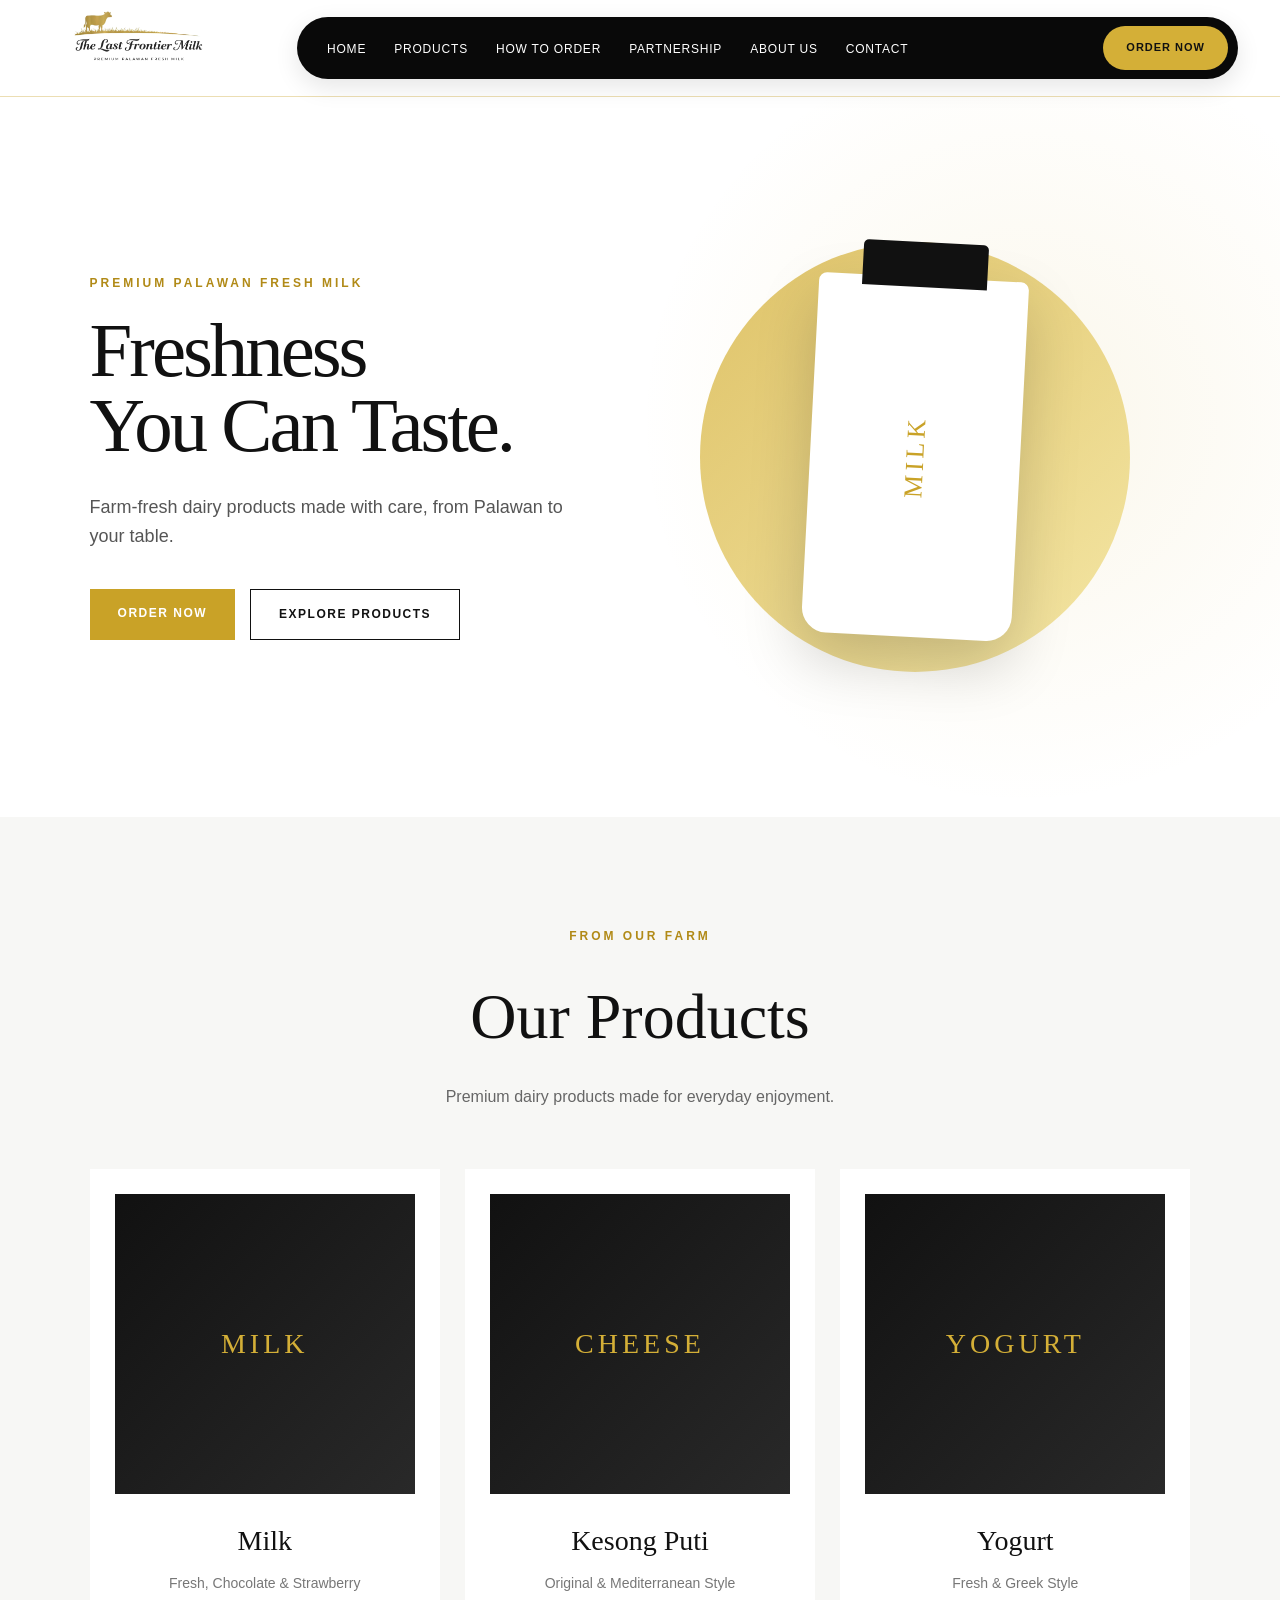
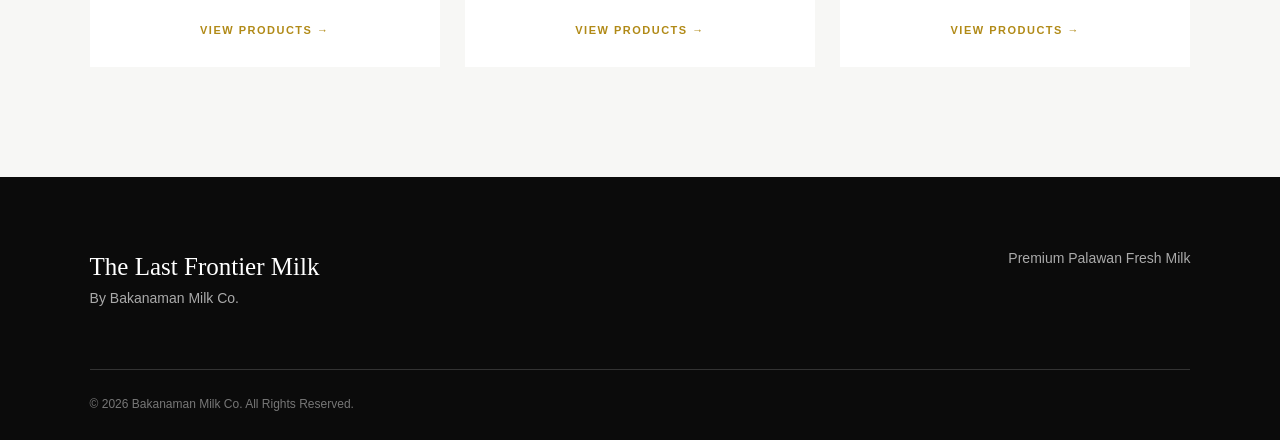
==== index.html @ 9a49108d "TheLastFrontierMilk" ====
<!DOCTYPE html>
<html lang="en">
<head>
    <meta charset="UTF-8">
    <meta name="viewport" content="width=device-width, initial-scale=1.0">

    <title>The Last Frontier Milk | Bakanaman</title>

    <meta name="description" content="The Last Frontier Milk by Bakanaman — Premium Palawan Fresh Milk, Kesong Puti, and Yogurt.">

    <link rel="stylesheet" href="css/style.css">
</head>

<body>

    <!-- HEADER -->
<header>
    <nav class="navbar">

        <a href="index.html" class="logo">
            <img src="images/the-last-frontier-milk-logo-transparent.png"
                 alt="The Last Frontier Milk by Bakanaman">
        </a>

        <div class="nav-menu">

            <ul class="nav-links">
                <li><a href="index.html">Home</a></li>
                <li><a href="products.html">Products</a></li>
                <li><a href="order.html">How to Order</a></li>
                <li><a href="partnership.html">Partnership</a></li>
                <li><a href="about.html">About Us</a></li>
                <li><a href="contact.html">Contact</a></li>
            </ul>

            <a href="order.html" class="order-button">
                ORDER NOW
            </a>

        </div>

    </nav>
</header>


    <!-- HERO -->
    <main>

        <section class="hero">

            <div class="hero-content">

                <p class="eyebrow">
                    PREMIUM PALAWAN FRESH MILK
                </p>

                <h1>
                    Freshness<br>
                    You Can Taste.
                </h1>

                <p class="hero-text">
                    Farm-fresh dairy products made with care,
                    from Palawan to your table.
                </p>

                <div class="hero-buttons">
                    <a href="order.html" class="button button-gold">
                        ORDER NOW
                    </a>

                    <a href="products.html" class="button button-outline">
                        EXPLORE PRODUCTS
                    </a>
                </div>

            </div>


            <div class="hero-visual">

                <div class="gold-circle"></div>

                <div class="milk-placeholder">
                    <span>MILK</span>
                </div>

            </div>

        </section>


        <!-- PRODUCTS PREVIEW -->
        <section class="products-preview">

            <div class="section-heading">
                <p class="eyebrow">FROM OUR FARM</p>

                <h2>
                    Our Products
                </h2>

                <p>
                    Premium dairy products made for everyday
                    enjoyment.
                </p>
            </div>


            <div class="product-cards">

                <div class="product-card">

                    <div class="product-image">
                        MILK
                    </div>

                    <h3>Milk</h3>

                    <p>
                        Fresh, Chocolate & Strawberry
                    </p>

                    <a href="products.html">
                        VIEW PRODUCTS →
                    </a>

                </div>


                <div class="product-card">

                    <div class="product-image">
                        CHEESE
                    </div>

                    <h3>Kesong Puti</h3>

                    <p>
                        Original & Mediterranean Style
                    </p>

                    <a href="products.html">
                        VIEW PRODUCTS →
                    </a>

                </div>


                <div class="product-card">

                    <div class="product-image">
                        YOGURT
                    </div>

                    <h3>Yogurt</h3>

                    <p>
                        Fresh & Greek Style
                    </p>

                    <a href="products.html">
                        VIEW PRODUCTS →
                    </a>

                </div>

            </div>

        </section>

    </main>


    <!-- FOOTER -->
    <footer>

        <div class="footer-content">

            <div>
                <h3>The Last Frontier Milk</h3>
                <p>
                    By Bakanaman Milk Co.
                </p>
            </div>

            <div>
                <p>
                    Premium Palawan Fresh Milk
                </p>
            </div>

        </div>

        <div class="footer-bottom">
            © 2026 Bakanaman Milk Co. All Rights Reserved.
        </div>

    </footer>

</body>
</html>
---- css/style.css ----
/* =========================================
   THE LAST FRONTIER MILK
   MAIN WEBSITE STYLES
   ========================================= */


/* ---------- RESET ---------- */

* {
    margin: 0;
    padding: 0;
    box-sizing: border-box;
}

html {
    scroll-behavior: smooth;
}

body {
    font-family: "Inter", Arial, sans-serif;
    color: #111111;
    background: #ffffff;
    line-height: 1.6;
}

a {
    text-decoration: none;
    color: inherit;
}

ul {
    list-style: none;
}

section {
    width: 100%;
}




/* =========================================
   HERO
   ========================================= */

.hero {
    min-height: 720px;

    display: grid;

    grid-template-columns: 1fr 1fr;

    align-items: center;

    max-width: 1400px;

    margin: 0 auto;

    padding: 80px 7%;

    background:
        radial-gradient(
            circle at 80% 45%,
            rgba(212, 175, 55, 0.10),
            transparent 35%
        );
}

/* =========================================
   HEADER
   ========================================= */

header {
    position: sticky;
    top: 0;
    z-index: 1000;

    background: #ffffff;

    border-bottom: 1px solid rgba(201, 162, 39, 0.35);
}

.navbar {
    max-width: 1440px;
    height: 96px;

    margin: 0 auto;
    padding: 0 42px;

    display: flex;
    align-items: center;

    gap: 35px;
}


/* ---------- LOGO ---------- */

.logo {
    width: 220px;

    display: flex;
    align-items: center;

    flex-shrink: 0;
}

.logo img {
    width: 195px;
    height: auto;

    display: block;

    object-fit: contain;
}


/* ---------- NAVIGATION AREA ---------- */

.nav-menu {
    flex: 1;

    height: 62px;

    padding: 0 10px 0 30px;

    display: flex;
    align-items: center;
    justify-content: space-between;

    background: #090909;

    border-radius: 999px;

    box-shadow:
        0 8px 25px rgba(0, 0, 0, 0.10);
}


/* ---------- NAVIGATION LINKS ---------- */

.nav-links {
    display: flex;

    align-items: center;

    gap: 28px;
}

.nav-links a {
    position: relative;

    color: #ffffff;

    font-size: 12px;
    font-weight: 500;

    letter-spacing: 0.8px;

    text-transform: uppercase;

    white-space: nowrap;

    transition: color 0.25s ease;
}

.nav-links a::after {
    content: "";

    position: absolute;

    left: 0;
    bottom: -7px;

    width: 0;
    height: 1px;

    background: #d4af37;

    transition: width 0.25s ease;
}

.nav-links a:hover {
    color: #d4af37;
}

.nav-links a:hover::after {
    width: 100%;
}


/* ---------- ORDER BUTTON ---------- */

.order-button {
    display: flex;
    align-items: center;
    justify-content: center;

    height: 44px;

    padding: 0 23px;

    background: #d4af37;

    color: #111111;

    border-radius: 999px;

    font-size: 11px;
    font-weight: 700;

    letter-spacing: 1px;

    white-space: nowrap;

    transition:
        background 0.25s ease,
        transform 0.25s ease,
        box-shadow 0.25s ease;
}

.order-button:hover {
    background: #f1df8a;

    transform: translateY(-1px);

    box-shadow:
        0 5px 15px rgba(212, 175, 55, 0.25);
}

/* ---------- HERO TEXT ---------- */

.hero-content {
    max-width: 600px;
}

.eyebrow {
    font-size: 12px;

    font-weight: 700;

    letter-spacing: 3px;

    color: #b18a17;

    margin-bottom: 20px;
}

.hero h1 {
    font-family: Georgia, serif;

    font-size: clamp(55px, 6vw, 92px);

    font-weight: 400;

    line-height: 0.98;

    letter-spacing: -3px;

    margin-bottom: 30px;
}

.hero-text {
    max-width: 480px;

    color: #555555;

    font-size: 18px;

    margin-bottom: 38px;
}


/* ---------- HERO BUTTONS ---------- */

.hero-buttons {
    display: flex;

    gap: 15px;

    flex-wrap: wrap;
}

.button {
    display: inline-block;

    padding: 15px 28px;

    font-size: 12px;

    font-weight: 700;

    letter-spacing: 1.5px;

    transition: all 0.3s ease;
}

.button-gold {
    background: #c9a227;

    color: #ffffff;
}

.button-gold:hover {
    background: #111111;
}

.button-outline {
    border: 1px solid #111111;

    color: #111111;
}

.button-outline:hover {
    background: #111111;

    color: #ffffff;
}


/* =========================================
   HERO VISUAL
   ========================================= */

.hero-visual {
    position: relative;

    min-height: 500px;

    display: flex;

    justify-content: center;

    align-items: center;
}


/* ---------- GOLD CIRCLE ---------- */

.gold-circle {
    position: absolute;

    width: 430px;
    height: 430px;

    border-radius: 50%;

    background:
        linear-gradient(
            135deg,
            #d4af37,
            #f1df8a
        );

    opacity: 0.75;
}


/* ---------- MILK PLACEHOLDER ---------- */

.milk-placeholder {
    position: relative;

    z-index: 2;

    width: 210px;
    height: 360px;

    background: #ffffff;

    border-radius: 8px 8px 25px 25px;

    box-shadow:
        0 25px 60px rgba(0, 0, 0, 0.18);

    display: flex;

    align-items: center;

    justify-content: center;

    transform: rotate(3deg);
}

.milk-placeholder::before {
    content: "";

    position: absolute;

    top: -35px;

    width: 125px;
    height: 45px;

    background: #111111;

    border-radius: 5px 5px 0 0;
}

.milk-placeholder span {
    font-family: Georgia, serif;

    font-size: 26px;

    letter-spacing: 4px;

    color: #c9a227;

    transform: rotate(-90deg);
}


/* =========================================
   PRODUCTS SECTION
   ========================================= */

.products-preview {
    background: #f7f7f5;

    padding: 110px 7%;
}


/* ---------- SECTION HEADING ---------- */

.section-heading {
    max-width: 650px;

    margin: 0 auto 60px;

    text-align: center;
}

.section-heading h2 {
    font-family: Georgia, serif;

    font-size: clamp(42px, 5vw, 64px);

    font-weight: 400;

    margin-bottom: 15px;
}

.section-heading > p:last-child {
    color: #666666;

    font-size: 16px;
}


/* ---------- PRODUCT CARDS ---------- */

.product-cards {
    max-width: 1200px;

    margin: 0 auto;

    display: grid;

    grid-template-columns:
        repeat(3, 1fr);

    gap: 25px;
}

.product-card {
    background: #ffffff;

    padding: 25px;

    text-align: center;

    transition:
        transform 0.3s ease,
        box-shadow 0.3s ease;
}

.product-card:hover {
    transform: translateY(-8px);

    box-shadow:
        0 20px 50px rgba(0, 0, 0, 0.10);
}


/* ---------- PRODUCT IMAGE ---------- */

.product-image {
    height: 300px;

    margin-bottom: 25px;

    display: flex;

    align-items: center;

    justify-content: center;

    background:
        linear-gradient(
            135deg,
            #111111,
            #292929
        );

    color: #d4af37;

    font-family: Georgia, serif;

    font-size: 28px;

    letter-spacing: 4px;
}


/* ---------- PRODUCT TEXT ---------- */

.product-card h3 {
    font-family: Georgia, serif;

    font-size: 28px;

    font-weight: 400;

    margin-bottom: 8px;
}

.product-card p {
    color: #777777;

    font-size: 14px;

    margin-bottom: 22px;
}

.product-card a {
    color: #b18a17;

    font-size: 11px;

    font-weight: 700;

    letter-spacing: 1.5px;
}

.product-card a:hover {
    color: #111111;
}


/* =========================================
   FOOTER
   ========================================= */

footer {
    background: #0b0b0b;

    color: #ffffff;

    padding: 70px 7% 25px;
}

.footer-content {
    max-width: 1200px;

    margin: 0 auto 60px;

    display: flex;

    justify-content: space-between;

    gap: 30px;
}

.footer-content h3 {
    font-family: Georgia, serif;

    font-size: 25px;

    font-weight: 400;
}

.footer-content p {
    color: #aaaaaa;

    font-size: 14px;
}

.footer-bottom {
    max-width: 1200px;

    margin: 0 auto;

    padding-top: 25px;

    border-top: 1px solid #333333;

    color: #777777;

    font-size: 12px;
}


/* =========================================
   TABLETS
   ========================================= */

@media (max-width: 1100px) {

    .navbar {
        height: 88px;

        padding: 0 25px;

        gap: 20px;
    }

    .logo {
        width: 175px;
    }

    .logo img {
        width: 160px;
    }

    .nav-menu {
        height: 58px;

        padding-left: 22px;
    }

    .nav-links {
        gap: 18px;
    }

    .nav-links a {
        font-size: 10px;
    }

    .order-button {
        height: 40px;

        padding: 0 17px;

        font-size: 10px;
    }
}


/* =========================================
   MOBILE / SMALL TABLETS
   ========================================= */

@media (max-width: 900px) {

    header {
        position: relative;
    }

    .navbar {
        min-height: 85px;

        padding: 10px 5%;

        justify-content: space-between;
    }

    .logo {
        width: auto;
    }

    .logo img {
        width: 155px;
    }

    .nav-menu {
        background: transparent;

        padding: 0;

        min-height: auto;

        flex: 0;
    }

    .nav-links {
        display: none;
    }

    .order-button {
        padding: 11px 17px;
    }


    /* HERO */

    .hero {
        grid-template-columns: 1fr;

        text-align: center;

        padding: 70px 6%;
    }

    .hero-content {
        margin: 0 auto;
    }

    .hero-text {
        margin-left: auto;
        margin-right: auto;
    }

    .hero-buttons {
        justify-content: center;
    }

    .hero-visual {
        min-height: 430px;

        margin-top: 30px;
    }

    .gold-circle {
        width: 330px;
        height: 330px;
    }


    /* PRODUCTS */

    .product-cards {
        grid-template-columns: 1fr;

        max-width: 500px;
    }


    /* FOOTER */

    .footer-content {
        flex-direction: column;
    }
}


/* =========================================
   SMALL PHONES
   ========================================= */

@media (max-width: 500px) {

    .navbar {
        padding: 10px 4%;
    }

    .logo img {
        width: 135px;
    }

    .order-button {
        padding: 10px 14px;

        font-size: 10px;
    }

    .hero {
        min-height: auto;

        padding-top: 60px;

        padding-bottom: 60px;
    }

    .hero h1 {
        font-size: 52px;

        letter-spacing: -2px;
    }

    .hero-text {
        font-size: 16px;
    }

    .hero-visual {
        min-height: 350px;
    }

    .gold-circle {
        width: 270px;
        height: 270px;
    }

    .milk-placeholder {
        width: 160px;

        height: 290px;
    }

    .milk-placeholder::before {
        width: 100px;
    }

    .products-preview {
        padding: 75px 5%;
    }

    .product-image {
        height: 250px;
    }
}

/* =========================================================
   PRODUCTS PAGE
   ========================================================= */


/* ---------- PRODUCTS HERO ---------- */

.products-hero {
    min-height: 360px;
    padding: 80px 8%;
    display: flex;
    align-items: center;
    background: #f8f7f3;
    border-bottom: 1px solid rgba(201, 162, 39, 0.25);
}

.products-hero h1 {
    margin: 10px 0 15px;
    font-size: clamp(48px, 6vw, 78px);
    line-height: 1;
    font-weight: 700;
    color: #0b0b0b;
}

.products-hero p:not(.eyebrow) {
    max-width: 600px;
    margin: 0;
    font-size: 18px;
    line-height: 1.7;
    color: #555;
}


/* ---------- PRODUCT CATEGORY ---------- */

.product-category {
    padding: 100px 8%;
    background: #ffffff;
}

.alternate-section {
    background: #f8f7f3;
}


/* ---------- CATEGORY HEADING ---------- */

.category-heading {
    max-width: 720px;
    margin: 0 auto 55px;
    text-align: center;
}

.category-heading h2 {
    margin: 8px 0 15px;
    font-size: clamp(38px, 5vw, 58px);
    color: #0b0b0b;
}

.category-heading p:not(.eyebrow) {
    margin: 0 auto;
    max-width: 650px;
    font-size: 17px;
    line-height: 1.7;
    color: #666;
}


/* ---------- PRODUCT GRID ---------- */

.product-grid {
    max-width: 1250px;
    margin: 0 auto;
    display: grid;
    grid-template-columns: repeat(3, 1fr);
    gap: 28px;
}


/* ---------- PRODUCT CARD ---------- */

.product-item {
    overflow: hidden;
    background: #ffffff;
    border: 1px solid #e8e5dd;
    border-radius: 18px;
    box-shadow: 0 12px 35px rgba(0, 0, 0, 0.06);
    transition: transform 0.3s ease, box-shadow 0.3s ease;
}

.product-item:hover {
    transform: translateY(-6px);
    box-shadow: 0 18px 45px rgba(0, 0, 0, 0.11);
}


/* ---------- PRODUCT IMAGE PLACEHOLDER ---------- */

.product-item-image {
    height: 300px;
    display: flex;
    align-items: center;
    justify-content: center;

    font-size: 22px;
    font-weight: 700;
    letter-spacing: 3px;

    color: #ffffff;
    background: #111111;
}


/* Different premium visual treatments */

.milk-image {
    background:
        radial-gradient(circle at center, #ffffff 0%, #eeeeee 35%, #d6d6d6 100%);
    color: #111111;
}

.chocolate-image {
    background:
        radial-gradient(circle at center, #8b6a4d 0%, #4a3425 55%, #17120f 100%);
}

.strawberry-image {
    background:
        radial-gradient(circle at center, #e8b6b8 0%, #b56c70 50%, #51272a 100%);
}

.cheese-image {
    background:
        radial-gradient(circle at center, #fffdf0 0%, #e8d99d 55%, #9d8239 100%);
    color: #111111;
}

.mediterranean-image {
    background:
        radial-gradient(circle at center, #d8bd78 0%, #8b6d35 55%, #302714 100%);
}

.yogurt-image {
    background:
        radial-gradient(circle at center, #ffffff 0%, #eeeeee 50%, #cccccc 100%);
    color: #111111;
}

.greek-image {
    background:
        radial-gradient(circle at center, #ffffff 0%, #e2e2e2 45%, #a8a8a8 100%);
    color: #111111;
}


/* ---------- PRODUCT INFORMATION ---------- */

.product-item-info {
    padding: 30px;
}

.product-label {
    display: inline-block;
    margin-bottom: 10px;

    font-size: 11px;
    font-weight: 700;
    letter-spacing: 2px;
    color: #b18a18;
}

.product-item-info h3 {
    margin: 0 0 10px;
    font-size: 25px;
    color: #0b0b0b;
}

.product-item-info p {
    min-height: 52px;
    margin: 0 0 22px;

    font-size: 15px;
    line-height: 1.6;
    color: #666;
}


/* ---------- PRODUCT SIZES & PRICES ---------- */

.product-options {
    margin-bottom: 25px;
    border-top: 1px solid #e5e5e5;
}

.product-options div {
    display: flex;
    justify-content: space-between;
    align-items: center;

    padding: 13px 0;
    border-bottom: 1px solid #e5e5e5;
}

.product-options span {
    font-size: 14px;
    color: #555;
}

.product-options strong {
    font-size: 17px;
    color: #111;
}


/* ---------- PRODUCT ORDER BUTTON ---------- */

.product-order {
    display: inline-block;

    font-size: 12px;
    font-weight: 700;
    letter-spacing: 1.2px;
    text-decoration: none;

    color: #111111;

    transition: color 0.2s ease;
}

.product-order:hover {
    color: #b18a18;
}


/* ---------- PRODUCTS CTA ---------- */

.products-cta {
    padding: 110px 8%;
    text-align: center;
    background: #0b0b0b;
    color: #ffffff;
}

.products-cta h2 {
    margin: 12px 0 20px;

    font-size: clamp(38px, 5vw, 60px);
    line-height: 1.08;

    color: #ffffff;
}

.products-cta p:not(.eyebrow) {
    max-width: 600px;
    margin: 0 auto 30px;

    font-size: 17px;
    line-height: 1.7;

    color: #cccccc;
}

.products-cta .button {
    display: inline-block;
}


/* ---------- PRODUCTS RESPONSIVE ---------- */

@media (max-width: 1000px) {

    .product-grid {
        grid-template-columns: repeat(2, 1fr);
    }

}


@media (max-width: 650px) {

    .products-hero {
        min-height: 300px;
        padding: 65px 7%;
    }

    .products-hero h1 {
        font-size: 48px;
    }

    .product-category {
        padding: 75px 6%;
    }

    .product-grid {
        grid-template-columns: 1fr;
        gap: 25px;
    }

    .product-item-image {
        height: 260px;
    }

    .product-item-info {
        padding: 25px;
    }

    .products-cta {
        padding: 80px 7%;
    }



    /* =========================================================
   HOW TO ORDER PAGE
   ========================================================= */


/* ---------- ORDER HERO ---------- */

.order-hero {
    min-height: 400px;
    padding: 90px 8%;
    display: flex;
    align-items: center;
    background: #f8f7f3;
    border-bottom: 1px solid rgba(201, 162, 39, 0.25);
}

.order-hero-content {
    max-width: 800px;
}

.order-hero h1 {
    margin: 10px 0 18px;
    font-size: clamp(52px, 7vw, 82px);
    line-height: 1;
    color: #0b0b0b;
}

.order-hero p:not(.eyebrow) {
    max-width: 650px;
    margin: 0;
    font-size: 19px;
    line-height: 1.7;
    color: #555;
}


/* ---------- ORDER OPTIONS ---------- */

.order-options {
    padding: 100px 8%;
    background: #ffffff;
}

.order-section-heading {
    max-width: 750px;
    margin: 0 auto 60px;
    text-align: center;
}

.order-section-heading h2 {
    margin: 10px 0 18px;
    font-size: clamp(38px, 5vw, 58px);
    line-height: 1.1;
    color: #0b0b0b;
}

.order-section-heading p:not(.eyebrow) {
    max-width: 650px;
    margin: 0 auto;
    font-size: 17px;
    line-height: 1.7;
    color: #666;
}


/* ---------- ORDER OPTION GRID ---------- */

.order-option-grid {
    max-width: 1100px;
    margin: 0 auto;

    display: grid;
    grid-template-columns: repeat(2, 1fr);
    gap: 30px;
}


/* ---------- ORDER OPTION CARD ---------- */

.order-option-card {
    position: relative;
    padding: 45px;
    overflow: hidden;

    background: #f8f7f3;
    border: 1px solid #e4e0d6;
    border-radius: 22px;

    box-shadow: 0 15px 40px rgba(0, 0, 0, 0.06);

    transition:
        transform 0.3s ease,
        box-shadow 0.3s ease;
}

.order-option-card:hover {
    transform: translateY(-7px);
    box-shadow: 0 20px 50px rgba(0, 0, 0, 0.11);
}


/* ---------- DARK OPTION ---------- */

.dark-option {
    background: #0b0b0b;
    border-color: #0b0b0b;
    color: #ffffff;
}

.dark-option h3 {
    color: #ffffff;
}

.dark-option p {
    color: #cfcfcf;
}

.dark-option li {
    color: #dddddd;
}


/* ---------- OPTION NUMBER ---------- */

.option-number {
    position: absolute;
    top: 28px;
    right: 32px;

    font-size: 13px;
    font-weight: 700;
    letter-spacing: 2px;

    color: #b18a18;
}


/* ---------- OPTION ICON ---------- */

.option-icon {
    width: 58px;
    height: 58px;

    margin-bottom: 25px;

    display: flex;
    align-items: center;
    justify-content: center;

    background: #ffffff;
    border-radius: 50%;

    font-size: 24px;

    box-shadow: 0 5px 15px rgba(0, 0, 0, 0.08);
}

.dark-option .option-icon {
    background: #ffffff;
}


/* ---------- OPTION CONTENT ---------- */

.order-option-card h3 {
    margin: 0 0 15px;

    font-size: 30px;
    line-height: 1.2;

    color: #0b0b0b;
}

.order-option-card p {
    margin: 0 0 25px;

    font-size: 16px;
    line-height: 1.7;

    color: #666;
}


/* ---------- OPTION LIST ---------- */

.order-option-card ul {
    margin: 0 0 30px;
    padding: 0;

    list-style: none;
}

.order-option-card li {
    position: relative;

    margin-bottom: 13px;
    padding-left: 25px;

    font-size: 15px;
    line-height: 1.5;

    color: #444;
}

.order-option-card li::before {
    content: "✓";

    position: absolute;
    left: 0;

    font-weight: 700;

    color: #b18a18;
}


/* ---------- LIGHT BUTTON ---------- */

.button-outline-light {
    display: inline-block;

    padding: 15px 25px;

    border: 1px solid rgba(255, 255, 255, 0.7);
    border-radius: 999px;

    font-size: 12px;
    font-weight: 700;
    letter-spacing: 1px;
    text-decoration: none;

    color: #ffffff;

    transition: all 0.25s ease;
}

.button-outline-light:hover {
    background: #ffffff;
    color: #0b0b0b;
}


/* ---------- DIRECT ORDER SECTION ---------- */

.order-form-section {
    padding: 110px 8%;

    background: #0b0b0b;
    color: #ffffff;

    display: grid;
    grid-template-columns: 0.9fr 1.1fr;
    gap: 80px;

    align-items: start;
}

.order-form-intro {
    position: sticky;
    top: 130px;
}

.order-form-intro h2 {
    margin: 12px 0 20px;

    font-size: clamp(38px, 5vw, 60px);
    line-height: 1.05;

    color: #ffffff;
}

.order-form-intro p:not(.eyebrow) {
    max-width: 520px;

    margin: 0;

    font-size: 17px;
    line-height: 1.7;

    color: #cfcfcf;
}


/* ---------- ORDER PLACEHOLDER ---------- */

.order-form-placeholder {
    padding: 10px 0;
}

.placeholder-step {
    display: flex;
    gap: 25px;

    padding: 28px 0;

    border-bottom: 1px solid rgba(255, 255, 255, 0.15);
}

.placeholder-step:first-child {
    padding-top: 0;
}

.placeholder-step > span {
    flex-shrink: 0;

    font-size: 13px;
    font-weight: 700;
    letter-spacing: 2px;

    color: #c9a227;
}

.placeholder-step h3 {
    margin: 0 0 8px;

    font-size: 21px;

    color: #ffffff;
}

.placeholder-step p {
    margin: 0;

    font-size: 15px;
    line-height: 1.6;

    color: #a9a9a9;
}


/* ---------- PARTNER STORE SECTION ---------- */

.partner-store-section {
    padding: 110px 8%;

    background: #f8f7f3;

    text-align: center;
}

.partner-store-content {
    max-width: 850px;
    margin: 0 auto;
}

.partner-store-content h2 {
    margin: 10px 0 20px;

    font-size: clamp(40px, 5vw, 60px);
    line-height: 1.05;

    color: #0b0b0b;
}

.partner-store-content > p:not(.eyebrow) {
    max-width: 650px;

    margin: 0 auto 45px;

    font-size: 17px;
    line-height: 1.7;

    color: #666;
}


/* ---------- LOCATION BOX ---------- */

.location-placeholder {
    max-width: 650px;
    margin: 0 auto;

    padding: 45px 35px;

    background: #ffffff;

    border: 1px solid #e3dfd5;
    border-radius: 22px;

    box-shadow: 0 15px 40px rgba(0, 0, 0, 0.06);
}

.location-icon {
    width: 65px;
    height: 65px;

    margin: 0 auto 20px;

    display: flex;
    align-items: center;
    justify-content: center;

    background: #0b0b0b;

    border-radius: 50%;

    font-size: 27px;
}

.location-placeholder h3 {
    margin: 0 0 10px;

    font-size: 26px;

    color: #0b0b0b;
}

.location-placeholder p {
    margin: 0 0 25px;

    color: #777;
}


/* ---------- LOCATION BUTTON ---------- */

.location-button {
    padding: 15px 28px;

    border: none;
    border-radius: 999px;

    background: #c9a227;

    font-size: 12px;
    font-weight: 700;
    letter-spacing: 1px;

    color: #111111;

    cursor: pointer;

    transition: all 0.25s ease;
}

.location-button:hover {
    background: #111111;
    color: #ffffff;
}


/* ---------- ORDER STEPS ---------- */

.order-steps {
    padding: 110px 8%;

    background: #ffffff;
}

.steps-grid {
    max-width: 1100px;
    margin: 0 auto;

    display: grid;
    grid-template-columns: repeat(4, 1fr);

    gap: 25px;
}

.step {
    padding: 30px;

    border-top: 2px solid #c9a227;
}

.step > span {
    display: block;

    margin-bottom: 25px;

    font-size: 13px;
    font-weight: 700;
    letter-spacing: 2px;

    color: #b18a18;
}

.step h3 {
    margin: 0 0 12px;

    font-size: 24px;

    color: #0b0b0b;
}

.step p {
    margin: 0;

    font-size: 15px;
    line-height: 1.6;

    color: #666;
}


/* ---------- ORDER PAGE RESPONSIVE ---------- */

@media (max-width: 900px) {

    .order-option-grid {
        grid-template-columns: 1fr;
    }

    .order-form-section {
        grid-template-columns: 1fr;
        gap: 50px;
    }

    .order-form-intro {
        position: static;
    }

    .steps-grid {
        grid-template-columns: repeat(2, 1fr);
    }

}


@media (max-width: 600px) {

    .order-hero {
        min-height: 330px;
        padding: 70px 7%;
    }

    .order-options,
    .order-form-section,
    .partner-store-section,
    .order-steps {
        padding: 75px 6%;
    }

    .order-option-card {
        padding: 35px 28px;
    }

    .order-option-card h3 {
        font-size: 27px;
    }

    .steps-grid {
        grid-template-columns: 1fr;
    }

    .location-placeholder {
        padding: 35px 25px;
    }

}
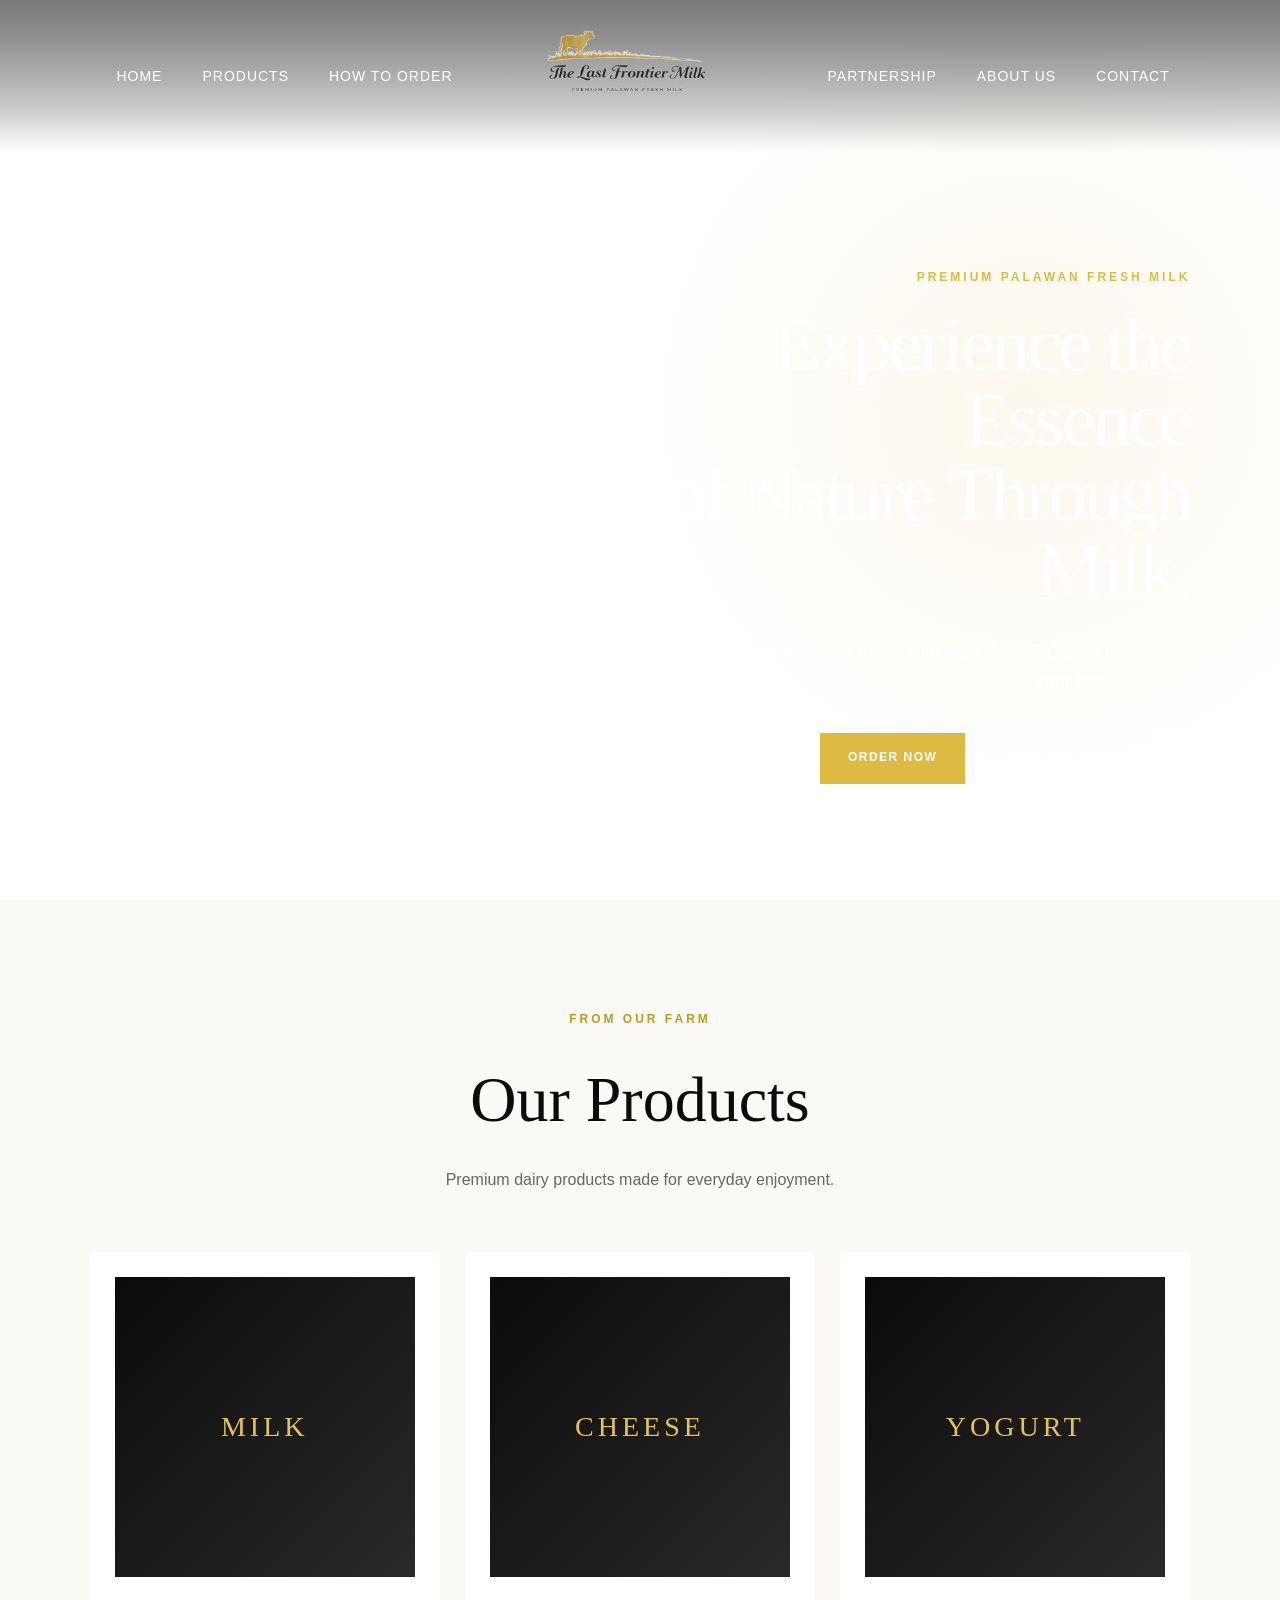
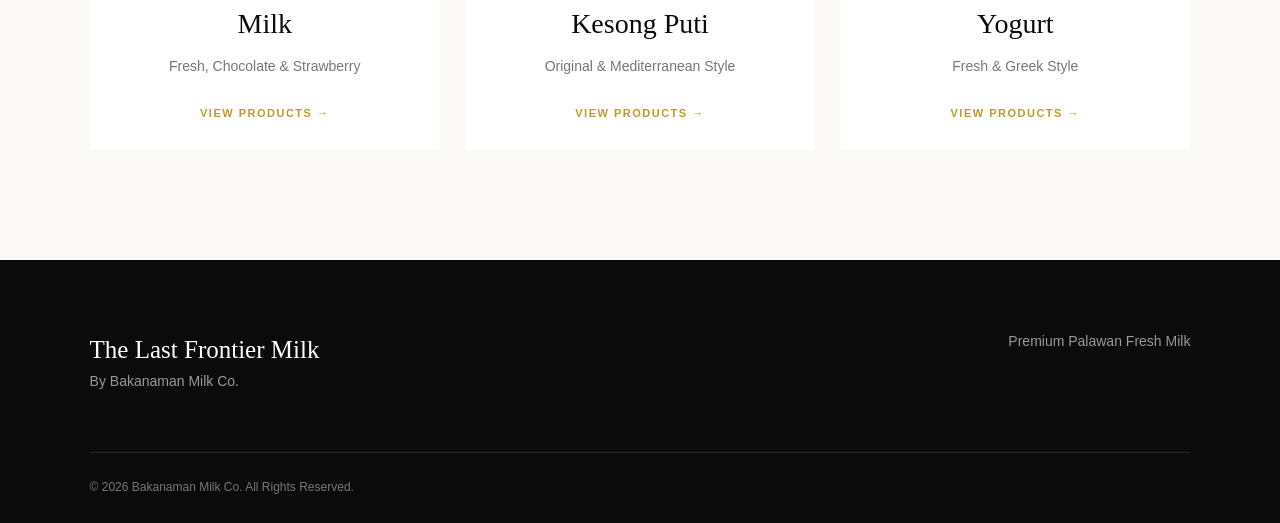
==== commit fe7b9972: "Add video hero, centered nav, and brand color tokens Hero: - Add promotion.mp4 as a looping backgrou" ====
--- a/index.html
+++ b/index.html
@@ -1,202 +1,145 @@
-<!DOCTYPE html>
+<!doctype html>
 <html lang="en">
-<head>
-    <meta charset="UTF-8">
-    <meta name="viewport" content="width=device-width, initial-scale=1.0">
+  <head>
+    <meta charset="UTF-8" />
+    <meta name="viewport" content="width=device-width, initial-scale=1.0" />
 
     <title>The Last Frontier Milk | Bakanaman</title>
 
-    <meta name="description" content="The Last Frontier Milk by Bakanaman — Premium Palawan Fresh Milk, Kesong Puti, and Yogurt.">
+    <meta
+      name="description"
+      content="The Last Frontier Milk by Bakanaman — Premium Palawan Fresh Milk, Kesong Puti, and Yogurt."
+    />
 
-    <link rel="stylesheet" href="css/style.css">
-</head>
+    <link rel="stylesheet" href="css/style.css" />
+  </head>
 
-<body>
-
+  <body>
     <!-- HEADER -->
-<header>
-    <nav class="navbar">
+    <header>
+      <nav class="navbar">
+        <ul class="nav-links nav-links-left">
+          <li><a href="index.html">Home</a></li>
+          <li><a href="products.html">Products</a></li>
+          <li><a href="order.html">How to Order</a></li>
+        </ul>
 
         <a href="index.html" class="logo">
-            <img src="images/the-last-frontier-milk-logo-transparent.png"
-                 alt="The Last Frontier Milk by Bakanaman">
+          <img
+            src="images/the-last-frontier-milk-logo-transparent.png"
+            alt="The Last Frontier Milk by Bakanaman"
+          />
         </a>
 
-        <div class="nav-menu">
-
-            <ul class="nav-links">
-                <li><a href="index.html">Home</a></li>
-                <li><a href="products.html">Products</a></li>
-                <li><a href="order.html">How to Order</a></li>
-                <li><a href="partnership.html">Partnership</a></li>
-                <li><a href="about.html">About Us</a></li>
-                <li><a href="contact.html">Contact</a></li>
-            </ul>
-
-            <a href="order.html" class="order-button">
-                ORDER NOW
-            </a>
-
-        </div>
-
-    </nav>
-</header>
-
+        <ul class="nav-links nav-links-right">
+          <li><a href="partnership.html">Partnership</a></li>
+          <li><a href="about.html">About Us</a></li>
+          <li><a href="contact.html">Contact</a></li>
+        </ul>
+      </nav>
+    </header>
 
     <!-- HERO -->
     <main>
+      <section class="hero">
 
-        <section class="hero">
+        <video class="hero-bg" autoplay muted loop playsinline>
+          <source src="assets/videos/promotion.mp4" type="video/mp4" />
+        </video>
 
-            <div class="hero-content">
+        <div class="hero-content">
+          <p class="eyebrow">PREMIUM PALAWAN FRESH MILK</p>
 
-                <p class="eyebrow">
-                    PREMIUM PALAWAN FRESH MILK
-                </p>
+          <h1>
+            Experience the Essence<br />
+            of Nature Through Milk.
+          </h1>
 
-                <h1>
-                    Freshness<br>
-                    You Can Taste.
-                </h1>
+          <p class="hero-text">
+            Farm-fresh dairy products made with care, from Palawan to your
+            table.
+          </p>
 
-                <p class="hero-text">
-                    Farm-fresh dairy products made with care,
-                    from Palawan to your table.
-                </p>
+          <div class="hero-buttons">
+            <a href="order.html" class="button button-gold"> ORDER NOW </a>
 
-                <div class="hero-buttons">
-                    <a href="order.html" class="button button-gold">
-                        ORDER NOW
-                    </a>
+            <a href="products.html" class="button button-outline">
+              EXPLORE PRODUCTS
+            </a>
+          </div>
+        </div>
 
-                    <a href="products.html" class="button button-outline">
-                        EXPLORE PRODUCTS
-                    </a>
-                </div>
+        <!--
+        <div class="hero-visual">
+          <div class="gold-circle"></div>
 
-            </div>
+          <div class="milk-placeholder">
+            <span>MILK</span>
+          </div>
+        </div>
+        -->
+      </section>
 
+      <!-- PRODUCTS PREVIEW -->
+      <section class="products-preview">
+        <div class="section-heading">
+          <p class="eyebrow">FROM OUR FARM</p>
 
-            <div class="hero-visual">
+          <h2>Our Products</h2>
 
-                <div class="gold-circle"></div>
+          <p>Premium dairy products made for everyday enjoyment.</p>
+        </div>
 
-                <div class="milk-placeholder">
-                    <span>MILK</span>
-                </div>
+        <div class="product-cards">
+          <div class="product-card">
+            <div class="product-image">MILK</div>
 
-            </div>
+            <h3>Milk</h3>
 
-        </section>
+            <p>Fresh, Chocolate & Strawberry</p>
 
+            <a href="products.html"> VIEW PRODUCTS → </a>
+          </div>
 
-        <!-- PRODUCTS PREVIEW -->
-        <section class="products-preview">
+          <div class="product-card">
+            <div class="product-image">CHEESE</div>
 
-            <div class="section-heading">
-                <p class="eyebrow">FROM OUR FARM</p>
+            <h3>Kesong Puti</h3>
 
-                <h2>
-                    Our Products
-                </h2>
+            <p>Original & Mediterranean Style</p>
 
-                <p>
-                    Premium dairy products made for everyday
-                    enjoyment.
-                </p>
-            </div>
+            <a href="products.html"> VIEW PRODUCTS → </a>
+          </div>
 
+          <div class="product-card">
+            <div class="product-image">YOGURT</div>
 
-            <div class="product-cards">
+            <h3>Yogurt</h3>
 
-                <div class="product-card">
+            <p>Fresh & Greek Style</p>
 
-                    <div class="product-image">
-                        MILK
-                    </div>
-
-                    <h3>Milk</h3>
-
-                    <p>
-                        Fresh, Chocolate & Strawberry
-                    </p>
-
-                    <a href="products.html">
-                        VIEW PRODUCTS →
-                    </a>
-
-                </div>
-
-
-                <div class="product-card">
-
-                    <div class="product-image">
-                        CHEESE
-                    </div>
-
-                    <h3>Kesong Puti</h3>
-
-                    <p>
-                        Original & Mediterranean Style
-                    </p>
-
-                    <a href="products.html">
-                        VIEW PRODUCTS →
-                    </a>
-
-                </div>
-
-
-                <div class="product-card">
-
-                    <div class="product-image">
-                        YOGURT
-                    </div>
-
-                    <h3>Yogurt</h3>
-
-                    <p>
-                        Fresh & Greek Style
-                    </p>
-
-                    <a href="products.html">
-                        VIEW PRODUCTS →
-                    </a>
-
-                </div>
-
-            </div>
-
-        </section>
-
+            <a href="products.html"> VIEW PRODUCTS → </a>
+          </div>
+        </div>
+      </section>
     </main>
-
 
     <!-- FOOTER -->
     <footer>
-
-        <div class="footer-content">
-
-            <div>
-                <h3>The Last Frontier Milk</h3>
-                <p>
-                    By Bakanaman Milk Co.
-                </p>
-            </div>
-
-            <div>
-                <p>
-                    Premium Palawan Fresh Milk
-                </p>
-            </div>
-
+      <div class="footer-content">
+        <div>
+          <h3>The Last Frontier Milk</h3>
+          <p>By Bakanaman Milk Co.</p>
         </div>
 
-        <div class="footer-bottom">
-            © 2026 Bakanaman Milk Co. All Rights Reserved.
+        <div>
+          <p>Premium Palawan Fresh Milk</p>
         </div>
+      </div>
 
+      <div class="footer-bottom">
+        © 2026 Bakanaman Milk Co. All Rights Reserved.
+      </div>
     </footer>
-
-</body>
-</html>+  </body>
+</html>
--- a/css/style.css
+++ b/css/style.css
@@ -12,14 +12,53 @@
     box-sizing: border-box;
 }
 
+:root {
+    --header-h: 152px;
+
+    /* ---------- BRAND GOLD ---------- */
+
+    --gold-200: #f7e9a8;
+    --gold-300: #e8d99d;
+    --gold-400: #e6c454;
+    --gold-500: #dfba42;
+    --gold-600: #e2c45a;
+    --gold-700: #c19a20;
+    --gold-800: #9d8239;
+
+    --gold-rgb: 223, 186, 66;
+
+    /* ---------- NEUTRALS ---------- */
+
+    --white: #ffffff;
+    --off-white: #faf9f5;
+    --cream: #f8f7f3;
+
+    --ink: #0b0b0b;
+    --ink-rgb: 11, 11, 11;
+
+    --gray-200: #e5e5e5;
+    --gray-300: #cccccc;
+    --gray-400: #999999;
+    --gray-500: #777777;
+    --gray-600: #666666;
+    --gray-700: #444444;
+    --gray-800: #292929;
+
+    --border-soft: var(--gray-200);
+    --border-cream: #e3dfd5;
+    --cream-warm: #f7f5ee;
+
+    --white-rgb: 255, 255, 255;
+}
+
 html {
     scroll-behavior: smooth;
 }
 
 body {
     font-family: "Inter", Arial, sans-serif;
-    color: #111111;
-    background: #ffffff;
+    color: var(--ink);
+    background: var(--white);
     line-height: 1.6;
 }
 
@@ -44,7 +83,15 @@
    ========================================= */
 
 .hero {
-    min-height: 720px;
+    position: relative;
+
+    z-index: 0;
+
+    min-height: 100vh;
+
+    margin-top: calc(-1 * var(--header-h));
+
+    padding-top: calc(var(--header-h) + 80px);
 
     display: grid;
 
@@ -52,18 +99,38 @@
 
     align-items: center;
 
-    max-width: 1400px;
-
-    margin: 0 auto;
-
-    padding: 80px 7%;
+    max-width: 100%;
+
+    padding-left: 7%;
+
+    padding-right: 7%;
+
+    padding-bottom: 80px;
 
     background:
         radial-gradient(
             circle at 80% 45%,
-            rgba(212, 175, 55, 0.10),
+            rgba(var(--gold-rgb), 0.10),
             transparent 35%
         );
+}
+
+/* ---------- HERO BACKGROUND VIDEO ---------- */
+
+.hero-bg {
+    position: absolute;
+
+    inset: 0;
+
+    width: 100%;
+
+    height: 100%;
+
+    object-fit: cover;
+
+    z-index: -1;
+
+    pointer-events: none;
 }
 
 /* =========================================
@@ -71,24 +138,31 @@
    ========================================= */
 
 header {
-    position: sticky;
-    top: 0;
+    position: relative;
+
     z-index: 1000;
 
-    background: #ffffff;
-
-    border-bottom: 1px solid rgba(201, 162, 39, 0.35);
+    background: linear-gradient(
+        to bottom,
+        rgba(9, 9, 9, 0.55) 0%,
+        rgba(9, 9, 9, 0.45) 25%,
+        rgba(9, 9, 9, 0.33) 50%,
+        rgba(9, 9, 9, 0.19) 75%,
+        rgba(9, 9, 9, 0.07) 90%,
+        rgba(9, 9, 9, 0) 100%
+    );
 }
 
 .navbar {
     max-width: 1440px;
-    height: 96px;
+    height: var(--header-h);
 
     margin: 0 auto;
     padding: 0 42px;
 
     display: flex;
     align-items: center;
+    justify-content: center;
 
     gap: 35px;
 }
@@ -97,7 +171,11 @@
 /* ---------- LOGO ---------- */
 
 .logo {
-    width: 220px;
+    width: 265px;
+
+    margin-left: 20px;
+
+    margin-right: 20px;
 
     display: flex;
     align-items: center;
@@ -106,7 +184,7 @@
 }
 
 .logo img {
-    width: 195px;
+    width: 240px;
     height: auto;
 
     display: block;
@@ -117,23 +195,16 @@
 
 /* ---------- NAVIGATION AREA ---------- */
 
-.nav-menu {
+.nav-links-left {
     flex: 1;
 
-    height: 62px;
-
-    padding: 0 10px 0 30px;
-
-    display: flex;
-    align-items: center;
-    justify-content: space-between;
-
-    background: #090909;
-
-    border-radius: 999px;
-
-    box-shadow:
-        0 8px 25px rgba(0, 0, 0, 0.10);
+    justify-content: flex-end;
+}
+
+.nav-links-right {
+    flex: 1;
+
+    justify-content: flex-start;
 }
 
 
@@ -144,18 +215,18 @@
 
     align-items: center;
 
-    gap: 28px;
+    gap: 40px;
 }
 
 .nav-links a {
     position: relative;
 
-    color: #ffffff;
-
-    font-size: 12px;
-    font-weight: 500;
-
-    letter-spacing: 0.8px;
+    color: var(--white);
+
+    font-size: 14px;
+    font-weight: 300;
+
+    letter-spacing: 1px;
 
     text-transform: uppercase;
 
@@ -175,13 +246,13 @@
     width: 0;
     height: 1px;
 
-    background: #d4af37;
+    background: var(--gold-400);
 
     transition: width 0.25s ease;
 }
 
 .nav-links a:hover {
-    color: #d4af37;
+    color: var(--gold-400);
 }
 
 .nav-links a:hover::after {
@@ -200,9 +271,9 @@
 
     padding: 0 23px;
 
-    background: #d4af37;
-
-    color: #111111;
+    background: var(--gold-400);
+
+    color: var(--ink);
 
     border-radius: 999px;
 
@@ -220,18 +291,24 @@
 }
 
 .order-button:hover {
-    background: #f1df8a;
+    background: var(--gold-200);
 
     transform: translateY(-1px);
 
     box-shadow:
-        0 5px 15px rgba(212, 175, 55, 0.25);
+        0 5px 15px rgba(var(--gold-rgb), 0.25);
 }
 
 /* ---------- HERO TEXT ---------- */
 
 .hero-content {
     max-width: 600px;
+
+    grid-column: 2;
+
+    justify-self: end;
+
+    text-align: right;
 }
 
 .eyebrow {
@@ -241,9 +318,13 @@
 
     letter-spacing: 3px;
 
-    color: #b18a17;
+    color: var(--gold-700);
 
     margin-bottom: 20px;
+}
+
+.hero .eyebrow {
+    color: var(--gold-500);
 }
 
 .hero h1 {
@@ -257,13 +338,15 @@
 
     letter-spacing: -3px;
 
+    color: var(--white);
+
     margin-bottom: 30px;
 }
 
 .hero-text {
     max-width: 480px;
 
-    color: #555555;
+    color: rgba(var(--white-rgb), 0.85);
 
     font-size: 18px;
 
@@ -279,6 +362,8 @@
     gap: 15px;
 
     flex-wrap: wrap;
+
+    justify-content: flex-end;
 }
 
 .button {
@@ -296,25 +381,25 @@
 }
 
 .button-gold {
-    background: #c9a227;
-
-    color: #ffffff;
+    background: var(--gold-500);
+
+    color: var(--white);
 }
 
 .button-gold:hover {
-    background: #111111;
+    background: var(--ink);
 }
 
 .button-outline {
-    border: 1px solid #111111;
-
-    color: #111111;
+    border: 1px solid rgba(var(--white-rgb), 0.85);
+
+    color: var(--white);
 }
 
 .button-outline:hover {
-    background: #111111;
-
-    color: #ffffff;
+    background: var(--white);
+
+    color: var(--ink);
 }
 
 
@@ -348,8 +433,8 @@
     background:
         linear-gradient(
             135deg,
-            #d4af37,
-            #f1df8a
+            var(--gold-400),
+            var(--gold-200)
         );
 
     opacity: 0.75;
@@ -366,12 +451,12 @@
     width: 210px;
     height: 360px;
 
-    background: #ffffff;
+    background: var(--white);
 
     border-radius: 8px 8px 25px 25px;
 
     box-shadow:
-        0 25px 60px rgba(0, 0, 0, 0.18);
+        0 25px 60px rgba(var(--ink-rgb), 0.18);
 
     display: flex;
 
@@ -392,7 +477,7 @@
     width: 125px;
     height: 45px;
 
-    background: #111111;
+    background: var(--ink);
 
     border-radius: 5px 5px 0 0;
 }
@@ -404,7 +489,7 @@
 
     letter-spacing: 4px;
 
-    color: #c9a227;
+    color: var(--gold-500);
 
     transform: rotate(-90deg);
 }
@@ -415,7 +500,7 @@
    ========================================= */
 
 .products-preview {
-    background: #f7f7f5;
+    background: var(--off-white);
 
     padding: 110px 7%;
 }
@@ -442,7 +527,7 @@
 }
 
 .section-heading > p:last-child {
-    color: #666666;
+    color: var(--gray-600);
 
     font-size: 16px;
 }
@@ -464,7 +549,7 @@
 }
 
 .product-card {
-    background: #ffffff;
+    background: var(--white);
 
     padding: 25px;
 
@@ -479,7 +564,7 @@
     transform: translateY(-8px);
 
     box-shadow:
-        0 20px 50px rgba(0, 0, 0, 0.10);
+        0 20px 50px rgba(var(--ink-rgb), 0.10);
 }
 
 
@@ -499,11 +584,11 @@
     background:
         linear-gradient(
             135deg,
-            #111111,
-            #292929
+            var(--ink),
+            var(--gray-800)
         );
 
-    color: #d4af37;
+    color: var(--gold-400);
 
     font-family: Georgia, serif;
 
@@ -526,7 +611,7 @@
 }
 
 .product-card p {
-    color: #777777;
+    color: var(--gray-500);
 
     font-size: 14px;
 
@@ -534,7 +619,7 @@
 }
 
 .product-card a {
-    color: #b18a17;
+    color: var(--gold-700);
 
     font-size: 11px;
 
@@ -544,7 +629,7 @@
 }
 
 .product-card a:hover {
-    color: #111111;
+    color: var(--ink);
 }
 
 
@@ -553,9 +638,9 @@
    ========================================= */
 
 footer {
-    background: #0b0b0b;
-
-    color: #ffffff;
+    background: var(--ink);
+
+    color: var(--white);
 
     padding: 70px 7% 25px;
 }
@@ -581,7 +666,7 @@
 }
 
 .footer-content p {
-    color: #aaaaaa;
+    color: var(--gray-400);
 
     font-size: 14px;
 }
@@ -593,9 +678,9 @@
 
     padding-top: 25px;
 
-    border-top: 1px solid #333333;
-
-    color: #777777;
+    border-top: 1px solid var(--gray-800);
+
+    color: var(--gray-500);
 
     font-size: 12px;
 }
@@ -608,33 +693,31 @@
 @media (max-width: 1100px) {
 
     .navbar {
-        height: 88px;
+        height: 136px;
 
         padding: 0 25px;
 
         gap: 20px;
     }
 
+    :root {
+        --header-h: 136px;
+    }
+
     .logo {
-        width: 175px;
+        width: 215px;
     }
 
     .logo img {
-        width: 160px;
-    }
-
-    .nav-menu {
-        height: 58px;
-
-        padding-left: 22px;
+        width: 195px;
     }
 
     .nav-links {
-        gap: 18px;
+        gap: 24px;
     }
 
     .nav-links a {
-        font-size: 10px;
+        font-size: 12px;
     }
 
     .order-button {
@@ -653,16 +736,16 @@
 
 @media (max-width: 900px) {
 
-    header {
-        position: relative;
+    :root {
+        --header-h: 85px;
     }
 
     .navbar {
-        min-height: 85px;
+        min-height: var(--header-h);
 
         padding: 10px 5%;
 
-        justify-content: space-between;
+        justify-content: center;
     }
 
     .logo {
@@ -673,16 +756,6 @@
         width: 155px;
     }
 
-    .nav-menu {
-        background: transparent;
-
-        padding: 0;
-
-        min-height: auto;
-
-        flex: 0;
-    }
-
     .nav-links {
         display: none;
     }
@@ -699,10 +772,18 @@
 
         text-align: center;
 
-        padding: 70px 6%;
+        padding-left: 6%;
+
+        padding-right: 6%;
+
+        padding-top: calc(var(--header-h) + 70px);
+
+        padding-bottom: 70px;
     }
 
     .hero-content {
+        grid-column: 1;
+
         margin: 0 auto;
     }
 
@@ -767,7 +848,7 @@
     .hero {
         min-height: auto;
 
-        padding-top: 60px;
+        padding-top: calc(var(--header-h) + 60px);
 
         padding-bottom: 60px;
     }
@@ -818,12 +899,26 @@
 /* ---------- PRODUCTS HERO ---------- */
 
 .products-hero {
-    min-height: 360px;
-    padding: 80px 8%;
-    display: flex;
+    position: relative;
+    z-index: 0;
+    min-height: 100vh;
+    margin-top: calc(-1 * var(--header-h));
+    padding: calc(var(--header-h) + 80px) 7% 80px;
+    display: grid;
+    grid-template-columns: 1fr 1fr;
     align-items: center;
-    background: #f8f7f3;
-    border-bottom: 1px solid rgba(201, 162, 39, 0.25);
+    background: var(--cream);
+}
+
+.products-hero > div {
+    grid-column: 2;
+    max-width: 600px;
+    justify-self: end;
+    text-align: right;
+}
+
+.products-hero .eyebrow {
+    color: var(--gold-500);
 }
 
 .products-hero h1 {
@@ -831,7 +926,7 @@
     font-size: clamp(48px, 6vw, 78px);
     line-height: 1;
     font-weight: 700;
-    color: #0b0b0b;
+    color: var(--white);
 }
 
 .products-hero p:not(.eyebrow) {
@@ -839,7 +934,7 @@
     margin: 0;
     font-size: 18px;
     line-height: 1.7;
-    color: #555;
+    color: rgba(var(--white-rgb), 0.85);
 }
 
 
@@ -847,11 +942,11 @@
 
 .product-category {
     padding: 100px 8%;
-    background: #ffffff;
+    background: var(--white);
 }
 
 .alternate-section {
-    background: #f8f7f3;
+    background: var(--cream);
 }
 
 
@@ -866,7 +961,7 @@
 .category-heading h2 {
     margin: 8px 0 15px;
     font-size: clamp(38px, 5vw, 58px);
-    color: #0b0b0b;
+    color: var(--ink);
 }
 
 .category-heading p:not(.eyebrow) {
@@ -874,7 +969,7 @@
     max-width: 650px;
     font-size: 17px;
     line-height: 1.7;
-    color: #666;
+    color: var(--gray-600);
 }
 
 
@@ -893,16 +988,16 @@
 
 .product-item {
     overflow: hidden;
-    background: #ffffff;
-    border: 1px solid #e8e5dd;
+    background: var(--white);
+    border: 1px solid var(--border-cream);
     border-radius: 18px;
-    box-shadow: 0 12px 35px rgba(0, 0, 0, 0.06);
+    box-shadow: 0 12px 35px rgba(var(--ink-rgb), 0.06);
     transition: transform 0.3s ease, box-shadow 0.3s ease;
 }
 
 .product-item:hover {
     transform: translateY(-6px);
-    box-shadow: 0 18px 45px rgba(0, 0, 0, 0.11);
+    box-shadow: 0 18px 45px rgba(var(--ink-rgb), 0.11);
 }
 
 
@@ -918,8 +1013,8 @@
     font-weight: 700;
     letter-spacing: 3px;
 
-    color: #ffffff;
-    background: #111111;
+    color: var(--white);
+    background: var(--ink);
 }
 
 
@@ -927,8 +1022,8 @@
 
 .milk-image {
     background:
-        radial-gradient(circle at center, #ffffff 0%, #eeeeee 35%, #d6d6d6 100%);
-    color: #111111;
+        radial-gradient(circle at center, var(--white) 0%, var(--gray-200) 35%, var(--gray-300) 100%);
+    color: var(--ink);
 }
 
 .chocolate-image {
@@ -943,25 +1038,28 @@
 
 .cheese-image {
     background:
-        radial-gradient(circle at center, #fffdf0 0%, #e8d99d 55%, #9d8239 100%);
-    color: #111111;
+        radial-gradient(circle at center, var(--gold-200) 0%, var(--gold-300) 55%, var(--gold-800) 100%);
+    color: var(--ink);
 }
 
 .mediterranean-image {
     background:
-        radial-gradient(circle at center, #d8bd78 0%, #8b6d35 55%, #302714 100%);
-}
+        radial-gradient(circle at center, var(--gold-300) 0%, var(--gold-700) 55%, #302714 100%);
+}
+
+/* Product placeholder shades. These describe the product itself rather
+   than brand chrome, so they stay literal instead of using tokens. */
 
 .yogurt-image {
     background:
-        radial-gradient(circle at center, #ffffff 0%, #eeeeee 50%, #cccccc 100%);
-    color: #111111;
+        radial-gradient(circle at center, var(--white) 0%, var(--gray-200) 50%, var(--gray-300) 100%);
+    color: var(--ink);
 }
 
 .greek-image {
     background:
-        radial-gradient(circle at center, #ffffff 0%, #e2e2e2 45%, #a8a8a8 100%);
-    color: #111111;
+        radial-gradient(circle at center, var(--white) 0%, var(--gray-200) 45%, var(--gray-400) 100%);
+    color: var(--ink);
 }
 
 
@@ -978,13 +1076,13 @@
     font-size: 11px;
     font-weight: 700;
     letter-spacing: 2px;
-    color: #b18a18;
+    color: var(--gold-700);
 }
 
 .product-item-info h3 {
     margin: 0 0 10px;
     font-size: 25px;
-    color: #0b0b0b;
+    color: var(--ink);
 }
 
 .product-item-info p {
@@ -993,7 +1091,7 @@
 
     font-size: 15px;
     line-height: 1.6;
-    color: #666;
+    color: var(--gray-600);
 }
 
 
@@ -1001,7 +1099,7 @@
 
 .product-options {
     margin-bottom: 25px;
-    border-top: 1px solid #e5e5e5;
+    border-top: 1px solid var(--gray-200);
 }
 
 .product-options div {
@@ -1010,17 +1108,17 @@
     align-items: center;
 
     padding: 13px 0;
-    border-bottom: 1px solid #e5e5e5;
+    border-bottom: 1px solid var(--gray-200);
 }
 
 .product-options span {
     font-size: 14px;
-    color: #555;
+    color: var(--gray-600);
 }
 
 .product-options strong {
     font-size: 17px;
-    color: #111;
+    color: var(--ink);
 }
 
 
@@ -1034,13 +1132,13 @@
     letter-spacing: 1.2px;
     text-decoration: none;
 
-    color: #111111;
+    color: var(--ink);
 
     transition: color 0.2s ease;
 }
 
 .product-order:hover {
-    color: #b18a18;
+    color: var(--gold-700);
 }
 
 
@@ -1049,8 +1147,8 @@
 .products-cta {
     padding: 110px 8%;
     text-align: center;
-    background: #0b0b0b;
-    color: #ffffff;
+    background: var(--ink);
+    color: var(--white);
 }
 
 .products-cta h2 {
@@ -1059,7 +1157,7 @@
     font-size: clamp(38px, 5vw, 60px);
     line-height: 1.08;
 
-    color: #ffffff;
+    color: var(--white);
 }
 
 .products-cta p:not(.eyebrow) {
@@ -1069,7 +1167,7 @@
     font-size: 17px;
     line-height: 1.7;
 
-    color: #cccccc;
+    color: var(--gray-300);
 }
 
 .products-cta .button {
@@ -1091,8 +1189,16 @@
 @media (max-width: 650px) {
 
     .products-hero {
-        min-height: 300px;
-        padding: 65px 7%;
+        min-height: auto;
+        padding: calc(var(--header-h) + 65px) 7% 65px;
+        grid-template-columns: 1fr;
+        text-align: center;
+    }
+
+    .products-hero > div {
+        grid-column: 1;
+        margin: 0 auto;
+        text-align: center;
     }
 
     .products-hero h1 {
@@ -1129,40 +1235,15 @@
 
 /* ---------- ORDER HERO ---------- */
 
-.order-hero {
-    min-height: 400px;
-    padding: 90px 8%;
-    display: flex;
-    align-items: center;
-    background: #f8f7f3;
-    border-bottom: 1px solid rgba(201, 162, 39, 0.25);
-}
-
-.order-hero-content {
-    max-width: 800px;
-}
-
-.order-hero h1 {
-    margin: 10px 0 18px;
-    font-size: clamp(52px, 7vw, 82px);
-    line-height: 1;
-    color: #0b0b0b;
-}
-
-.order-hero p:not(.eyebrow) {
-    max-width: 650px;
-    margin: 0;
-    font-size: 19px;
-    line-height: 1.7;
-    color: #555;
-}
+/* .order-hero is defined in order.css, which loads after this file
+   on order.html and would override anything set here. */
 
 
 /* ---------- ORDER OPTIONS ---------- */
 
 .order-options {
     padding: 100px 8%;
-    background: #ffffff;
+    background: var(--white);
 }
 
 .order-section-heading {
@@ -1175,7 +1256,7 @@
     margin: 10px 0 18px;
     font-size: clamp(38px, 5vw, 58px);
     line-height: 1.1;
-    color: #0b0b0b;
+    color: var(--ink);
 }
 
 .order-section-heading p:not(.eyebrow) {
@@ -1183,7 +1264,7 @@
     margin: 0 auto;
     font-size: 17px;
     line-height: 1.7;
-    color: #666;
+    color: var(--gray-600);
 }
 
 
@@ -1206,11 +1287,11 @@
     padding: 45px;
     overflow: hidden;
 
-    background: #f8f7f3;
-    border: 1px solid #e4e0d6;
+    background: var(--cream);
+    border: 1px solid var(--border-cream);
     border-radius: 22px;
 
-    box-shadow: 0 15px 40px rgba(0, 0, 0, 0.06);
+    box-shadow: 0 15px 40px rgba(var(--ink-rgb), 0.06);
 
     transition:
         transform 0.3s ease,
@@ -1219,28 +1300,28 @@
 
 .order-option-card:hover {
     transform: translateY(-7px);
-    box-shadow: 0 20px 50px rgba(0, 0, 0, 0.11);
+    box-shadow: 0 20px 50px rgba(var(--ink-rgb), 0.11);
 }
 
 
 /* ---------- DARK OPTION ---------- */
 
 .dark-option {
-    background: #0b0b0b;
-    border-color: #0b0b0b;
-    color: #ffffff;
+    background: var(--ink);
+    border-color: var(--ink);
+    color: var(--white);
 }
 
 .dark-option h3 {
-    color: #ffffff;
+    color: var(--white);
 }
 
 .dark-option p {
-    color: #cfcfcf;
+    color: var(--gray-300);
 }
 
 .dark-option li {
-    color: #dddddd;
+    color: var(--gray-200);
 }
 
 
@@ -1255,7 +1336,7 @@
     font-weight: 700;
     letter-spacing: 2px;
 
-    color: #b18a18;
+    color: var(--gold-700);
 }
 
 
@@ -1271,16 +1352,16 @@
     align-items: center;
     justify-content: center;
 
-    background: #ffffff;
+    background: var(--white);
     border-radius: 50%;
 
     font-size: 24px;
 
-    box-shadow: 0 5px 15px rgba(0, 0, 0, 0.08);
+    box-shadow: 0 5px 15px rgba(var(--ink-rgb), 0.08);
 }
 
 .dark-option .option-icon {
-    background: #ffffff;
+    background: var(--white);
 }
 
 
@@ -1292,7 +1373,7 @@
     font-size: 30px;
     line-height: 1.2;
 
-    color: #0b0b0b;
+    color: var(--ink);
 }
 
 .order-option-card p {
@@ -1301,7 +1382,7 @@
     font-size: 16px;
     line-height: 1.7;
 
-    color: #666;
+    color: var(--gray-600);
 }
 
 
@@ -1323,7 +1404,7 @@
     font-size: 15px;
     line-height: 1.5;
 
-    color: #444;
+    color: var(--gray-700);
 }
 
 .order-option-card li::before {
@@ -1334,7 +1415,7 @@
 
     font-weight: 700;
 
-    color: #b18a18;
+    color: var(--gold-700);
 }
 
 
@@ -1345,7 +1426,7 @@
 
     padding: 15px 25px;
 
-    border: 1px solid rgba(255, 255, 255, 0.7);
+    border: 1px solid rgba(var(--white-rgb), 0.7);
     border-radius: 999px;
 
     font-size: 12px;
@@ -1353,14 +1434,14 @@
     letter-spacing: 1px;
     text-decoration: none;
 
-    color: #ffffff;
+    color: var(--white);
 
     transition: all 0.25s ease;
 }
 
 .button-outline-light:hover {
-    background: #ffffff;
-    color: #0b0b0b;
+    background: var(--white);
+    color: var(--ink);
 }
 
 
@@ -1369,8 +1450,8 @@
 .order-form-section {
     padding: 110px 8%;
 
-    background: #0b0b0b;
-    color: #ffffff;
+    background: var(--ink);
+    color: var(--white);
 
     display: grid;
     grid-template-columns: 0.9fr 1.1fr;
@@ -1390,7 +1471,7 @@
     font-size: clamp(38px, 5vw, 60px);
     line-height: 1.05;
 
-    color: #ffffff;
+    color: var(--white);
 }
 
 .order-form-intro p:not(.eyebrow) {
@@ -1401,7 +1482,7 @@
     font-size: 17px;
     line-height: 1.7;
 
-    color: #cfcfcf;
+    color: var(--gray-300);
 }
 
 
@@ -1417,7 +1498,7 @@
 
     padding: 28px 0;
 
-    border-bottom: 1px solid rgba(255, 255, 255, 0.15);
+    border-bottom: 1px solid rgba(var(--white-rgb), 0.15);
 }
 
 .placeholder-step:first-child {
@@ -1431,7 +1512,7 @@
     font-weight: 700;
     letter-spacing: 2px;
 
-    color: #c9a227;
+    color: var(--gold-500);
 }
 
 .placeholder-step h3 {
@@ -1439,7 +1520,7 @@
 
     font-size: 21px;
 
-    color: #ffffff;
+    color: var(--white);
 }
 
 .placeholder-step p {
@@ -1448,7 +1529,7 @@
     font-size: 15px;
     line-height: 1.6;
 
-    color: #a9a9a9;
+    color: var(--gray-400);
 }
 
 
@@ -1457,7 +1538,7 @@
 .partner-store-section {
     padding: 110px 8%;
 
-    background: #f8f7f3;
+    background: var(--cream);
 
     text-align: center;
 }
@@ -1473,7 +1554,7 @@
     font-size: clamp(40px, 5vw, 60px);
     line-height: 1.05;
 
-    color: #0b0b0b;
+    color: var(--ink);
 }
 
 .partner-store-content > p:not(.eyebrow) {
@@ -1484,7 +1565,7 @@
     font-size: 17px;
     line-height: 1.7;
 
-    color: #666;
+    color: var(--gray-600);
 }
 
 
@@ -1496,12 +1577,12 @@
 
     padding: 45px 35px;
 
-    background: #ffffff;
-
-    border: 1px solid #e3dfd5;
+    background: var(--white);
+
+    border: 1px solid var(--border-cream);
     border-radius: 22px;
 
-    box-shadow: 0 15px 40px rgba(0, 0, 0, 0.06);
+    box-shadow: 0 15px 40px rgba(var(--ink-rgb), 0.06);
 }
 
 .location-icon {
@@ -1514,7 +1595,7 @@
     align-items: center;
     justify-content: center;
 
-    background: #0b0b0b;
+    background: var(--ink);
 
     border-radius: 50%;
 
@@ -1526,13 +1607,13 @@
 
     font-size: 26px;
 
-    color: #0b0b0b;
+    color: var(--ink);
 }
 
 .location-placeholder p {
     margin: 0 0 25px;
 
-    color: #777;
+    color: var(--gray-500);
 }
 
 
@@ -1544,13 +1625,13 @@
     border: none;
     border-radius: 999px;
 
-    background: #c9a227;
+    background: var(--gold-500);
 
     font-size: 12px;
     font-weight: 700;
     letter-spacing: 1px;
 
-    color: #111111;
+    color: var(--ink);
 
     cursor: pointer;
 
@@ -1558,8 +1639,8 @@
 }
 
 .location-button:hover {
-    background: #111111;
-    color: #ffffff;
+    background: var(--ink);
+    color: var(--white);
 }
 
 
@@ -1568,7 +1649,7 @@
 .order-steps {
     padding: 110px 8%;
 
-    background: #ffffff;
+    background: var(--white);
 }
 
 .steps-grid {
@@ -1584,7 +1665,7 @@
 .step {
     padding: 30px;
 
-    border-top: 2px solid #c9a227;
+    border-top: 2px solid var(--gold-500);
 }
 
 .step > span {
@@ -1596,7 +1677,7 @@
     font-weight: 700;
     letter-spacing: 2px;
 
-    color: #b18a18;
+    color: var(--gold-700);
 }
 
 .step h3 {
@@ -1604,7 +1685,7 @@
 
     font-size: 24px;
 
-    color: #0b0b0b;
+    color: var(--ink);
 }
 
 .step p {
@@ -1613,7 +1694,7 @@
     font-size: 15px;
     line-height: 1.6;
 
-    color: #666;
+    color: var(--gray-600);
 }
 
 
@@ -1642,11 +1723,6 @@
 
 
 @media (max-width: 600px) {
-
-    .order-hero {
-        min-height: 330px;
-        padding: 70px 7%;
-    }
 
     .order-options,
     .order-form-section,
